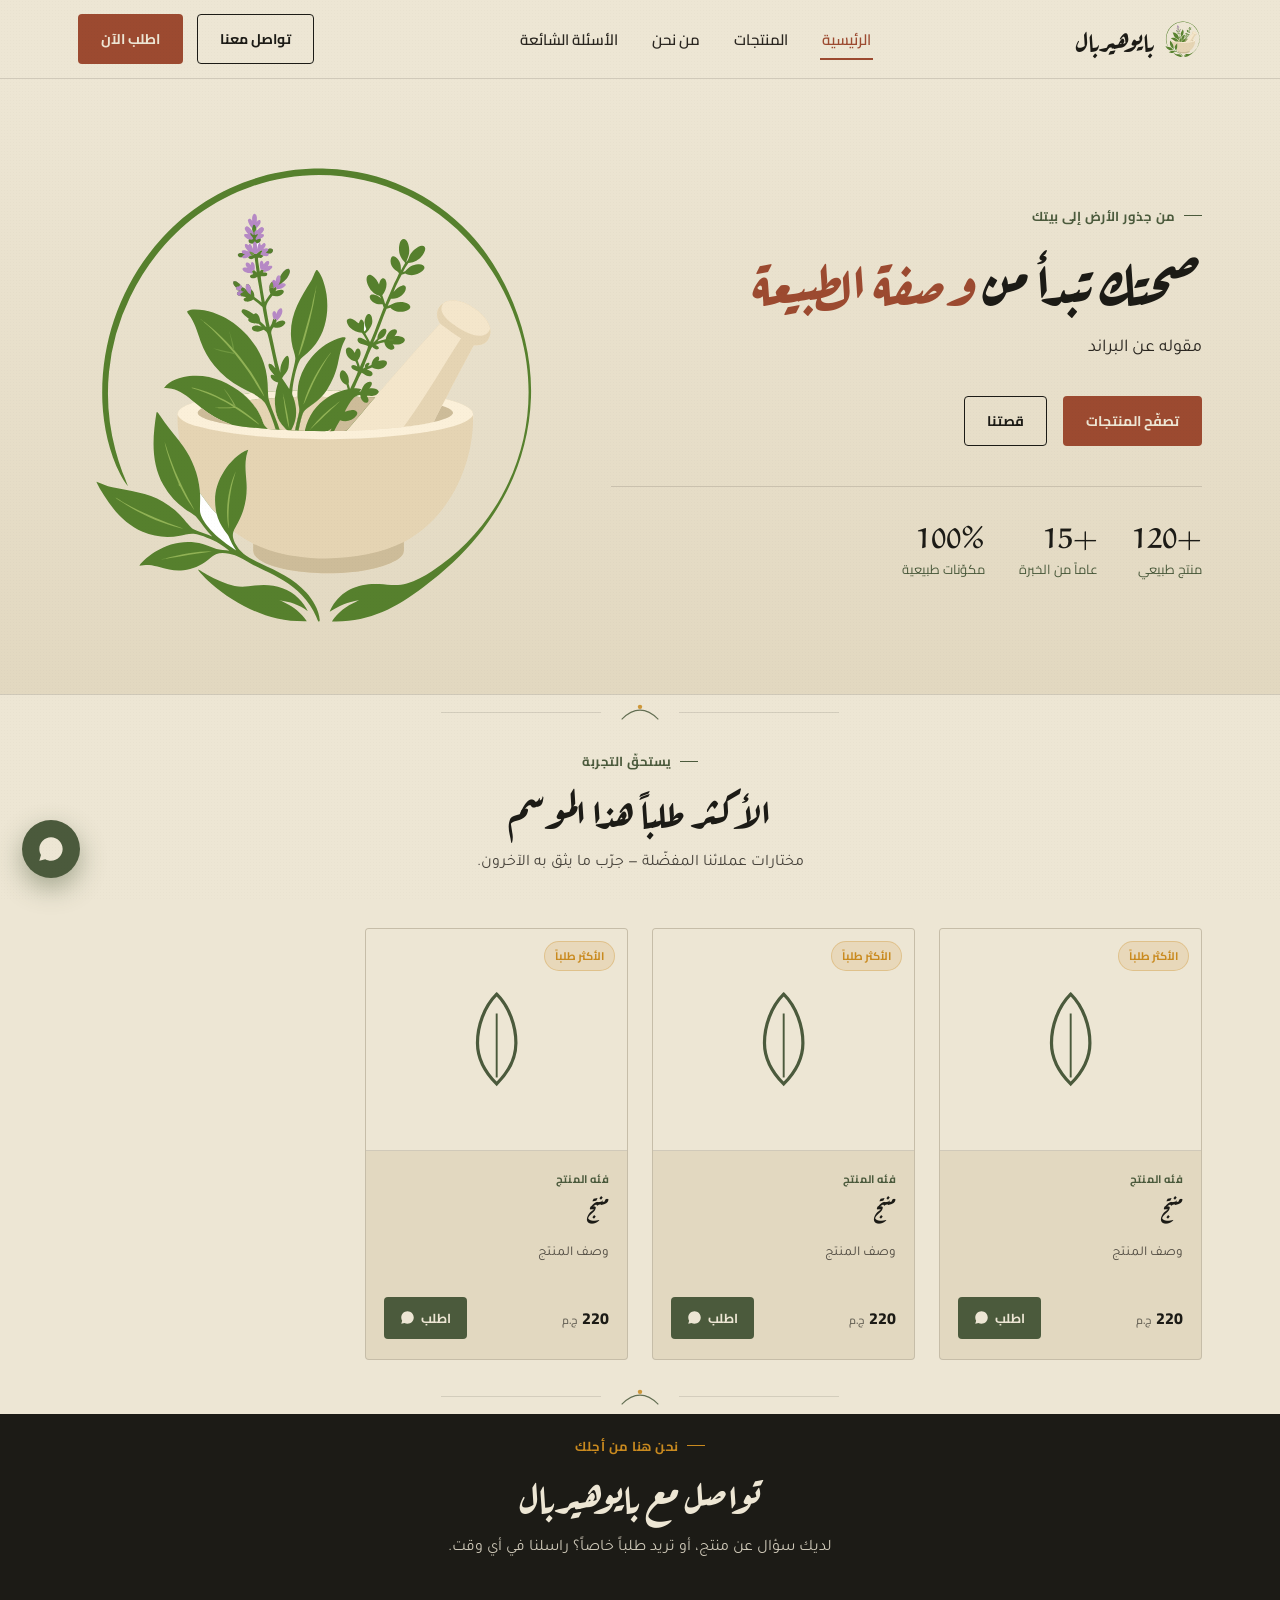
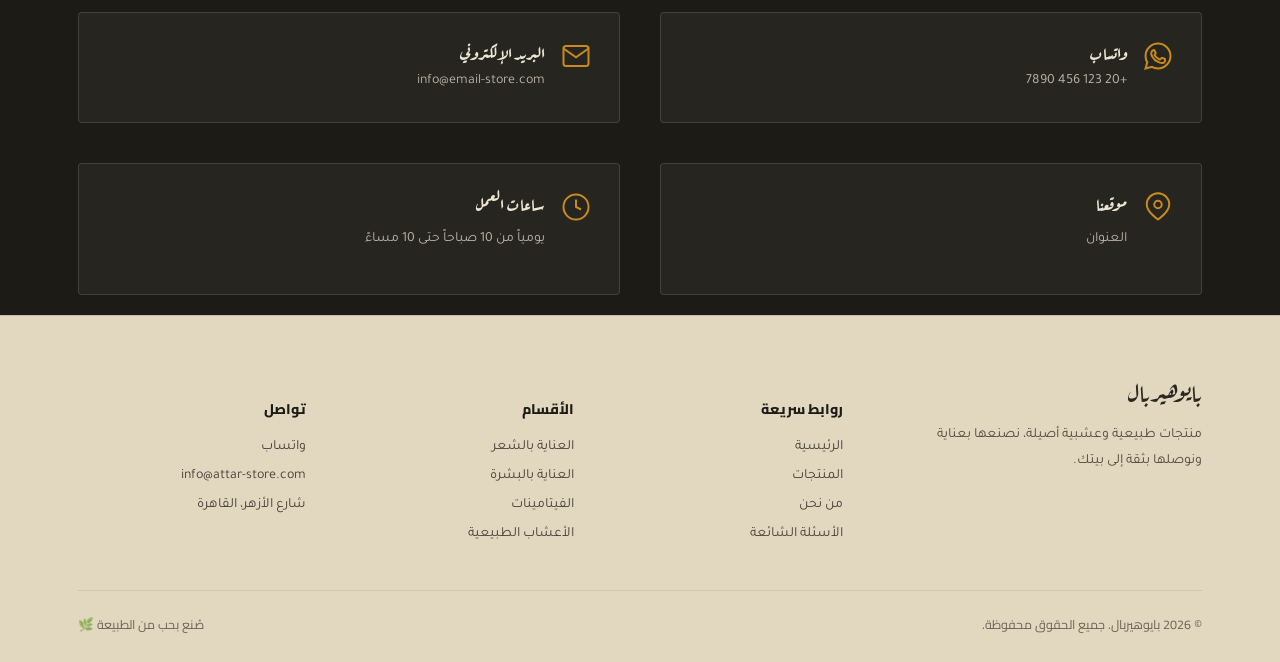
==== index.html @ abb14a88 "Add files via upload" ====
<!DOCTYPE html>
<html lang="ar" dir="rtl">
<head>
<meta charset="UTF-8">
<meta name="viewport" content="width=device-width, initial-scale=1.0">
<title>بايوهيربال | صحتك معانا</title>
<meta name="description" content="بايوهيربال — منتجات طبيعية وعشبية أصيلة للشعر والبشرة والصحة، مستخلصة بعناية من قلب الطبيعة.">
<link rel="preconnect" href="https://fonts.googleapis.com">
<link href="https://fonts.googleapis.com/css2?family=Aref+Ruqaa:wght@400;700&family=Cairo:wght@400;600;700;800&family=Tajawal:wght@400;500;700&display=swap" rel="stylesheet">
<link rel="stylesheet" href="assets/style.css">
</head>
<body>

<header class="site-header">
  <div class="wrap">
    <a href="index.html" class="brand">
      <img src="assets/logo.svg" alt="بايوهيربال Logo" class="stamp">
     بايوهيربال
    </a>
    <nav class="nav-links">
      <a href="index.html" class="active">الرئيسية</a>
      <a href="products.html">المنتجات</a>
      <a href="about.html">من نحن</a>
      <a href="qa.html">الأسئلة الشائعة</a>
    </nav>
    <div class="header-cta">
      <a href="index.html#contact" class="btn btn-outline">تواصل معنا</a>
      <a href="https://wa.me/201234567890" class="btn btn-primary wa-link" target="_blank" rel="noopener">اطلب الآن</a>
      <button class="burger" aria-label="فتح القائمة"><span></span><span></span><span></span></button>
    </div>
  </div>
</header>

<!-- HERO -->
<section class="hero">
  <div class="wrap">
    <div class="hero-copy">
      <span class="eyebrow">من جذور الأرض إلى بيتك</span>
      <h1>صحتك تبدأ من <em>وصفة الطبيعة</em></h1>
      <p class="lead">مقوله عن البراند</p>
      <div class="hero-actions">
        <a href="products.html" class="btn btn-primary">تصفّح المنتجات</a>
        <a href="about.html" class="btn btn-outline">قصتنا</a>
      </div>
      <div class="hero-stats">
        <div class="stat"><b>+120</b><span>منتج طبيعي</span></div>
        <div class="stat"><b>+15</b><span>عاماً من الخبرة</span></div>
        <div class="stat"><b>100%</b><span>مكوّنات طبيعية</span></div>
      </div>
    </div>
      <div class="hero-art">
        <img src="assets/logo.svg" alt="بايوهيربال Logo" class="hero-logo">
    </div>
  </div>
</section>

<div class="sprig-divider">
  <span class="line"></span>
  <svg viewBox="0 0 60 30" fill="none"><path d="M5 25 Q30 0 55 25" stroke="#4B5A3C" stroke-width="1.5"/><circle cx="30" cy="8" r="3" fill="#C98A1F"/></svg>
  <span class="line"></span>
</div>

<!-- RECOMMENDED -->
<section id="recommended">
  <div class="wrap">
    <div class="section-head reveal">
      <span class="eyebrow">يستحقّ التجربة</span>
      <h2>الأكثر طلباً هذا الموسم</h2>
      <p>مختارات عملائنا المفضّلة — جرّب ما يثق به الآخرون.</p>
    </div>
    <div class="rec-grid reveal">

      <div class="product-card">
        <div class="product-media">
          <span class="product-tag">الأكثر طلباً</span>
          <svg viewBox="0 0 100 100" fill="none"><path d="M50 15c-10 10-15 25-15 38 0 14 7 24 15 32 8-8 15-18 15-32 0-13-5-28-15-38z" stroke="#4B5A3C" stroke-width="2.5"/><path d="M50 30v50" stroke="#4B5A3C" stroke-width="1.5"/></svg>
        </div>
        <div class="product-body">
          <span class="product-cat">فئه المنتج</span>
          <h3>منتج</h3>
          <p>وصف المنتج</p>
          <div class="product-foot">
            <span class="price">220 <small>ج.م</small></span>
            <a href="#" class="order-btn" data-product="كود المنتج">
              اطلب
              <svg viewBox="0 0 24 24" fill="currentColor"><path d="M17.5 14.4c-.3-.1-1.7-.8-2-.9-.3-.1-.5-.1-.7.1-.2.3-.7.9-.9 1.1-.2.2-.3.2-.6.1-1.7-.8-2.8-1.5-4-3.4-.1-.2 0-.4.1-.5.2-.2.4-.5.6-.7.2-.2.2-.4.1-.6-.1-.2-.6-1.4-.8-1.9-.2-.5-.4-.4-.6-.4h-.5c-.2 0-.5.1-.7.4-.2.2-.9 1-.9 2.3 0 1.4 1 2.7 1.1 2.9.1.2 1.9 3 4.7 4 2.8 1 2.8.7 3.3.7.5 0 1.6-.6 1.8-1.2.2-.6.2-1.1.1-1.2-.1-.1-.2-.2-.4-.3zM12 2C6.5 2 2 6.5 2 12c0 1.9.5 3.6 1.4 5.1L2 22l5.1-1.3C8.5 21.5 10.2 22 12 22c5.5 0 10-4.5 10-10S17.5 2 12 2z"/></svg>
            </a>
          </div>
        </div>
      </div>

      <div class="product-card">
        <div class="product-media">
          <span class="product-tag">الأكثر طلباً</span>
          <svg viewBox="0 0 100 100" fill="none"><path d="M50 15c-10 10-15 25-15 38 0 14 7 24 15 32 8-8 15-18 15-32 0-13-5-28-15-38z" stroke="#4B5A3C" stroke-width="2.5"/><path d="M50 30v50" stroke="#4B5A3C" stroke-width="1.5"/></svg>
        </div>
        <div class="product-body">
          <span class="product-cat">فئه المنتج</span>
          <h3>منتج</h3>
          <p>وصف المنتج</p>
          <div class="product-foot">
            <span class="price">220 <small>ج.م</small></span>
            <a href="#" class="order-btn" data-product="كود المنتج">
              اطلب
              <svg viewBox="0 0 24 24" fill="currentColor"><path d="M17.5 14.4c-.3-.1-1.7-.8-2-.9-.3-.1-.5-.1-.7.1-.2.3-.7.9-.9 1.1-.2.2-.3.2-.6.1-1.7-.8-2.8-1.5-4-3.4-.1-.2 0-.4.1-.5.2-.2.4-.5.6-.7.2-.2.2-.4.1-.6-.1-.2-.6-1.4-.8-1.9-.2-.5-.4-.4-.6-.4h-.5c-.2 0-.5.1-.7.4-.2.2-.9 1-.9 2.3 0 1.4 1 2.7 1.1 2.9.1.2 1.9 3 4.7 4 2.8 1 2.8.7 3.3.7.5 0 1.6-.6 1.8-1.2.2-.6.2-1.1.1-1.2-.1-.1-.2-.2-.4-.3zM12 2C6.5 2 2 6.5 2 12c0 1.9.5 3.6 1.4 5.1L2 22l5.1-1.3C8.5 21.5 10.2 22 12 22c5.5 0 10-4.5 10-10S17.5 2 12 2z"/></svg>
            </a>
          </div>
        </div>
      </div>

      <div class="product-card">
        <div class="product-media">
          <span class="product-tag">الأكثر طلباً</span>
          <svg viewBox="0 0 100 100" fill="none"><path d="M50 15c-10 10-15 25-15 38 0 14 7 24 15 32 8-8 15-18 15-32 0-13-5-28-15-38z" stroke="#4B5A3C" stroke-width="2.5"/><path d="M50 30v50" stroke="#4B5A3C" stroke-width="1.5"/></svg>
        </div>
        <div class="product-body">
          <span class="product-cat">فئه المنتج</span>
          <h3>منتج</h3>
          <p>وصف المنتج</p>
          <div class="product-foot">
            <span class="price">220 <small>ج.م</small></span>
            <a href="#" class="order-btn" data-product="كود المنتج">
              اطلب
              <svg viewBox="0 0 24 24" fill="currentColor"><path d="M17.5 14.4c-.3-.1-1.7-.8-2-.9-.3-.1-.5-.1-.7.1-.2.3-.7.9-.9 1.1-.2.2-.3.2-.6.1-1.7-.8-2.8-1.5-4-3.4-.1-.2 0-.4.1-.5.2-.2.4-.5.6-.7.2-.2.2-.4.1-.6-.1-.2-.6-1.4-.8-1.9-.2-.5-.4-.4-.6-.4h-.5c-.2 0-.5.1-.7.4-.2.2-.9 1-.9 2.3 0 1.4 1 2.7 1.1 2.9.1.2 1.9 3 4.7 4 2.8 1 2.8.7 3.3.7.5 0 1.6-.6 1.8-1.2.2-.6.2-1.1.1-1.2-.1-.1-.2-.2-.4-.3zM12 2C6.5 2 2 6.5 2 12c0 1.9.5 3.6 1.4 5.1L2 22l5.1-1.3C8.5 21.5 10.2 22 12 22c5.5 0 10-4.5 10-10S17.5 2 12 2z"/></svg>
            </a>
          </div>
        </div>
      </div>



    </div>
  </div>
</section>

<div class="sprig-divider">
  <span class="line"></span>
  <svg viewBox="0 0 60 30" fill="none"><path d="M5 25 Q30 0 55 25" stroke="#4B5A3C" stroke-width="1.5"/><circle cx="30" cy="8" r="3" fill="#C98A1F"/></svg>
  <span class="line"></span>
</div>

<!-- CONTACT -->
<section class="contact-section" id="contact">
  <div class="wrap">
    <div class="section-head reveal">
      <span class="eyebrow">نحن هنا من أجلك</span>
      <h2>تواصل مع بايوهيربال</h2>
      <p>لديك سؤال عن منتج، أو تريد طلباً خاصاً؟ راسلنا في أي وقت.</p>
    </div>
    <div class="contact-grid reveal">
      <div class="contact-card">
        <svg viewBox="0 0 24 24" fill="none" stroke="currentColor" stroke-width="1.6"><path d="M17.5 14.4c-.3-.1-1.7-.8-2-.9-.3-.1-.5-.1-.7.1-.2.3-.7.9-.9 1.1-.2.2-.3.2-.6.1-1.7-.8-2.8-1.5-4-3.4-.1-.2 0-.4.1-.5.2-.2.4-.5.6-.7.2-.2.2-.4.1-.6-.1-.2-.6-1.4-.8-1.9-.2-.5-.4-.4-.6-.4h-.5c-.2 0-.5.1-.7.4-.2.2-.9 1-.9 2.3 0 1.4 1 2.7 1.1 2.9.1.2 1.9 3 4.7 4 2.8 1 2.8.7 3.3.7.5 0 1.6-.6 1.8-1.2.2-.6.2-1.1.1-1.2zM12 2C6.5 2 2 6.5 2 12c0 1.9.5 3.6 1.4 5.1L2 22l5.1-1.3C8.5 21.5 10.2 22 12 22c5.5 0 10-4.5 10-10S17.5 2 12 2z"/></svg>
        <div>
          <h4>واتساب</h4>
          <a href="https://wa.me/201234567890" class="wa-link" target="_blank" rel="noopener">+20 123 456 7890</a>
        </div>
      </div>
      <div class="contact-card">
        <svg viewBox="0 0 24 24" fill="none" stroke="currentColor" stroke-width="1.6"><path d="M22 6l-10 7L2 6"/><rect x="2" y="4" width="20" height="16" rx="2"/></svg>
        <div>
          <h4>البريد الإلكتروني</h4>
          <a href="mailto:info@attar-store.com">info@email-store.com</a>
        </div>
      </div>
      <div class="contact-card">
        <svg viewBox="0 0 24 24" fill="none" stroke="currentColor" stroke-width="1.6"><path d="M21 10c0 6-9 12-9 12s-9-6-9-12a9 9 0 1 1 18 0z"/><circle cx="12" cy="10" r="3"/></svg>
        <div>
          <h4>موقعنا</h4>
          <p>العنوان</p>
        </div>
      </div>
      <div class="contact-card">
        <svg viewBox="0 0 24 24" fill="none" stroke="currentColor" stroke-width="1.6"><circle cx="12" cy="12" r="10"/><path d="M12 6v6l4 2"/></svg>
        <div>
          <h4>ساعات العمل</h4>
          <p>يومياً من 10 صباحاً حتى 10 مساءً</p>
        </div>
      </div>
    </div>
  </div>
</section>

<footer class="site-footer">
  <div class="wrap">
    <div class="footer-grid">
      <div>
        <div class="footer-brand">بايوهيربال</div>
        <p>منتجات طبيعية وعشبية أصيلة، نصنعها بعناية ونوصلها بثقة إلى بيتك.</p>
      </div>
      <div class="footer-col">
        <h5>روابط سريعة</h5>
        <ul>
          <li><a href="index.html">الرئيسية</a></li>
          <li><a href="products.html">المنتجات</a></li>
          <li><a href="about.html">من نحن</a></li>
          <li><a href="qa.html">الأسئلة الشائعة</a></li>
        </ul>
      </div>
      <div class="footer-col">
        <h5>الأقسام</h5>
        <ul>
          <li><a href="products.html#hair">العناية بالشعر</a></li>
          <li><a href="products.html#skin">العناية بالبشرة</a></li>
          <li><a href="products.html#vitamins">الفيتامينات</a></li>
          <li><a href="products.html#herbal">الأعشاب الطبيعية</a></li>
        </ul>
      </div>
      <div class="footer-col">
        <h5>تواصل</h5>
        <ul>
          <li><a href="https://wa.me/201234567890" class="wa-link" target="_blank" rel="noopener">واتساب</a></li>
          <li><a href="mailto:info@attar-store.com">info@attar-store.com</a></li>
          <li><a href="#contact">شارع الأزهر، القاهرة</a></li>
        </ul>
      </div>
    </div>
    <div class="footer-bottom">
      <span>© 2026 بايوهيربال. جميع الحقوق محفوظة.</span>
      <span>صُنع بحب من الطبيعة 🌿</span>
    </div>
  </div>
</footer>

<a href="https://wa.me/201234567890" class="wa-float wa-link" target="_blank" rel="noopener" aria-label="تواصل عبر واتساب">
  <svg viewBox="0 0 24 24" fill="currentColor"><path d="M17.5 14.4c-.3-.1-1.7-.8-2-.9-.3-.1-.5-.1-.7.1-.2.3-.7.9-.9 1.1-.2.2-.3.2-.6.1-1.7-.8-2.8-1.5-4-3.4-.1-.2 0-.4.1-.5.2-.2.4-.5.6-.7.2-.2.2-.4.1-.6-.1-.2-.6-1.4-.8-1.9-.2-.5-.4-.4-.6-.4h-.5c-.2 0-.5.1-.7.4-.2.2-.9 1-.9 2.3 0 1.4 1 2.7 1.1 2.9.1.2 1.9 3 4.7 4 2.8 1 2.8.7 3.3.7.5 0 1.6-.6 1.8-1.2.2-.6.2-1.1.1-1.2-.1-.1-.2-.2-.4-.3zM12 2C6.5 2 2 6.5 2 12c0 1.9.5 3.6 1.4 5.1L2 22l5.1-1.3C8.5 21.5 10.2 22 12 22c5.5 0 10-4.5 10-10S17.5 2 12 2z"/></svg>
</a>

<script src="assets/main.js"></script>
</body>
</html>
---- assets/style.css ----
/* ============================================
   بايوهيربال — Natural Apothecary
   Design tokens & shared styles
   ============================================ */

:root{
  --ink: #1C1B16;
  --papyrus: #EDE6D4;
  --papyrus-2: #E2D8C0;
  --turmeric: #C98A1F;
  --moss: #4B5A3C;
  --brick: #9C4A30;
  --charcoal: #2A2620;

  --turmeric-soft: rgba(201,138,31,.14);
  --moss-soft: rgba(75,90,60,.12);
  --brick-soft: rgba(156,74,48,.12);
  --line: rgba(28,27,22,.14);

  --font-display: "Aref Ruqaa", "Amiri", serif;
  --font-body: "Tajawal", "Cairo", sans-serif;
  --font-utility: "Cairo", "Tajawal", sans-serif;

  --radius: 4px;
  --container: 1180px;
}

*{ box-sizing: border-box; }
html{ scroll-behavior: smooth; }

@media (prefers-reduced-motion: reduce){
  html{ scroll-behavior: auto; }
  *{ animation-duration: .001ms !important; animation-iteration-count: 1 !important; transition-duration: .001ms !important; }
}

body{
  margin:0;
  background: var(--papyrus);
  color: var(--charcoal);
  font-family: var(--font-body);
  direction: rtl;
  text-align: right;
  -webkit-font-smoothing: antialiased;
  position: relative;
}

/* paper grain overlay */
body::before{
  content:"";
  position: fixed; inset:0;
  pointer-events: none;
  z-index: 999;
  opacity:.5;
  mix-blend-mode: multiply;
  background-image:
    radial-gradient(rgba(28,27,22,.035) 1px, transparent 1px);
  background-size: 3px 3px;
}

img{ max-width:100%; display:block; }
a{ color:inherit; text-decoration:none; }
ul{ margin:0; padding:0; list-style:none; }
button{ font-family: inherit; cursor:pointer; }

.wrap{
  max-width: var(--container);
  margin: 0 auto;
  padding: 0 28px;
}

h1,h2,h3,h4{
  font-family: var(--font-display);
  margin:0;
  font-weight: 700;
  color: var(--ink);
  line-height: 1.25;
}

.eyebrow{
  display:inline-flex;
  align-items:center;
  gap:8px;
  font-family: var(--font-utility);
  font-size: 13px;
  letter-spacing:.04em;
  color: var(--moss);
  font-weight: 700;
  text-transform: none;
}
.eyebrow::before{
  content:"";
  width:18px; height:1px;
  background: var(--moss);
  display:inline-block;
}

/* ---------- header / nav ---------- */
.site-header{
  position: sticky; top:0; z-index: 500;
  background: var(--papyrus);
  border-bottom: 1px solid var(--line);
}
.site-header .wrap{
  display:flex; align-items:center; justify-content: space-between;
  height: 78px;
}
.brand{
  display:flex; align-items:center; gap:10px;
  font-family: var(--font-display);
  font-size: 26px;
  font-weight:700;
  color: var(--ink);
}
.brand .stamp{
  width:38px;height:38px;
}
.nav-links{
  display:flex; gap:30px;
  font-family: var(--font-utility);
  font-size: 15px;
  font-weight:600;
}
.nav-links a{
  position:relative;
  padding: 6px 2px;
  color: var(--charcoal);
}
.nav-links a.active{ color: var(--brick); }
.nav-links a::after{
  content:"";
  position:absolute; right:0; bottom:0;
  width:0%; height:2px;
  background: var(--brick);
  transition: width .25s ease;
}
.nav-links a:hover::after, .nav-links a.active::after{ width:100%; }

.header-cta{
  display:flex; align-items:center; gap:14px;
}
.btn{
  display:inline-flex; align-items:center; gap:8px;
  font-family: var(--font-utility);
  font-weight:700;
  font-size: 14px;
  padding: 11px 22px;
  border-radius: var(--radius);
  border: 1px solid transparent;
  transition: transform .15s ease, box-shadow .15s ease, background .2s ease;
}
.btn-primary{
  background: var(--brick);
  color: var(--papyrus);
}
.btn-primary:hover{ transform: translateY(-1px); box-shadow: 0 6px 16px rgba(156,74,48,.35); }
.btn-outline{
  background: transparent;
  border-color: var(--ink);
  color: var(--ink);
}
.btn-outline:hover{ background: var(--ink); color: var(--papyrus); }
.btn-small{ padding: 8px 16px; font-size:13px; }

.burger{
  display:none;
  width: 40px; height:40px;
  border:1px solid var(--line);
  background: transparent;
  border-radius: var(--radius);
  position: relative;
}
.burger span{
  position:absolute; right:9px; left:9px; height:2px; background: var(--ink);
  transition: transform .2s ease, opacity .2s ease;
}
.burger span:nth-child(1){ top:13px; }
.burger span:nth-child(2){ top:19px; }
.burger span:nth-child(3){ top:25px; }
.burger.open span:nth-child(1){ transform: translateY(6px) rotate(45deg); }
.burger.open span:nth-child(2){ opacity:0; }
.burger.open span:nth-child(3){ transform: translateY(-6px) rotate(-45deg); }

/* ---------- sprig divider (signature element) ---------- */
.sprig-divider{
  display:flex; align-items:center; justify-content:center;
  gap:16px;
  padding: 6px 0;
  color: var(--moss);
  opacity:.85;
}
.sprig-divider .line{
  flex:1; max-width: 160px; height:1px; background: var(--line);
}
.sprig-divider svg{ width:46px; height:22px; }

/* ---------- hero ---------- */
.hero{
  position: relative;
  overflow: hidden;
  padding: 72px 0 60px;
  background: linear-gradient(180deg, var(--papyrus) 0%, var(--papyrus-2) 100%);
  border-bottom: 1px solid var(--line);
}
.hero .wrap{
  display:grid;
  grid-template-columns: 1.1fr .9fr;
  gap: 50px;
  align-items: center;
}
.hero-art{ position: relative; }
.hero-art svg{ width:100%; height:auto; }
.hero h1{
  font-size: clamp(34px, 5vw, 58px);
  margin: 14px 0 18px;
}
.hero h1 em{
  font-style: normal;
  color: var(--brick);
}
.hero p.lead{
  font-size: 18px;
  color: var(--charcoal);
  max-width: 480px;
  line-height: 1.85;
  margin-bottom: 30px;
}
.hero-actions{ display:flex; gap:16px; flex-wrap:wrap; }
.hero-stats{
  display:flex; gap:34px;
  margin-top: 40px;
  padding-top: 26px;
  border-top: 1px solid var(--line);
}
.hero-stats .stat b{
  display:block;
  font-family: var(--font-display);
  font-size: 28px;
  color: var(--ink);
}
.hero-stats .stat span{
  font-size: 13px;
  color: var(--moss);
  font-family: var(--font-utility);
}


/* ---------- sections ---------- */
section{ padding: 20px 0; }
.section-head{
  text-align: center;
  max-width: 620px;
  margin: 0 auto 50px;
}
.section-head h2{
  font-size: clamp(28px, 4vw, 40px);
  margin-top: 12px;
}
.section-head p{
  margin-top: 14px;
  color: var(--charcoal);
  opacity:.85;
  line-height: 1.8;
}

/* ---------- product cards ---------- */
.card-grid{
  display:grid;
  grid-template-columns: repeat(4, 1fr);
  gap: 24px;
}
.product-card{
  background: var(--papyrus-2);
  border: 1px solid var(--line);
  border-radius: var(--radius);
  overflow: hidden;
  display:flex; flex-direction:column;
  transition: transform .2s ease, box-shadow .2s ease;
}
.product-card:hover{
  transform: translateY(-4px);
  box-shadow: 0 14px 30px rgba(28,27,22,.12);
}
.product-media{
  position: relative;
  aspect-ratio: 4/3.4;
  background: var(--papyrus);
  display:flex; align-items:center; justify-content:center;
  border-bottom: 1px solid var(--line);
  overflow:hidden;
}
.product-media svg{ width:58%; height:58%; }
.product-tag{
  position:absolute; top:12px; right:12px;
  font-family: var(--font-utility);
  font-size: 11px; font-weight:700;
  padding: 4px 10px;
  border-radius: 999px;
  background: var(--turmeric-soft);
  color: var(--turmeric);
  border: 1px solid rgba(201,138,31,.3);
}
.product-body{
  padding: 18px 18px 20px;
  display:flex; flex-direction:column; gap:8px;
  flex:1;
}
.product-cat{
  font-family: var(--font-utility);
  font-size: 11px;
  letter-spacing: .03em;
  color: var(--moss);
  font-weight:700;
}
.product-body h3{
  font-size: 19px;
}
.product-body p{
  font-size: 13.5px;
  color: var(--charcoal);
  opacity: .8;
  line-height:1.7;
  flex:1;
}
.product-foot{
  display:flex; align-items:center; justify-content:space-between;
  margin-top: 10px;
}
.price{
  font-family: var(--font-utility);
  font-weight:800;
  color: var(--ink);
  font-size: 16px;
}
.price small{ font-size:11px; font-weight:600; opacity:.6; margin-right:2px;}
.order-btn{
  display:inline-flex; align-items:center; gap:6px;
  background: var(--moss);
  color: var(--papyrus);
  font-family: var(--font-utility);
  font-weight:700;
  font-size: 13px;
  padding: 9px 16px;
  border-radius: var(--radius);
  transition: background .2s ease, transform .15s ease;
}
.order-btn:hover{ background: var(--brick); transform: translateY(-1px); }
.order-btn svg{ width:15px; height:15px; }

/* recommended strip variant */
.rec-grid{
  display:grid;
  grid-template-columns: repeat(4,1fr);
  gap: 24px;
}

/* ---------- product category tabs (products page) ---------- */
.cat-nav{
  display:flex; flex-wrap:wrap; gap:10px; justify-content:center;
  margin-bottom: 10px;
}
.cat-nav a{
  font-family: var(--font-utility);
  font-weight:700;
  font-size: 14px;
  padding: 9px 20px;
  border-radius: 999px;
  border: 1px solid var(--line);
  background: var(--papyrus-2);
  color: var(--charcoal);
}
.cat-nav a:hover{ border-color: var(--moss); color: var(--moss); }

.cat-block{
  padding: 20px 0 10px;
  border-top: 1px solid var(--line);
}
.cat-head{
  display:flex; align-items:baseline; gap:16px;
  margin-bottom: 36px;
}
.cat-head .num{
  font-family: var(--font-display);
  font-size: 46px;
  color: var(--turmeric);
  opacity:.55;
}
.cat-head h2{ font-size: clamp(26px,3.4vw,34px); }
.cat-head p{ color: var(--charcoal); opacity:.75; font-size:14px; margin-top:4px;}

/* ---------- contact ---------- */
.contact-section{
  background: var(--ink);
  color: var(--papyrus);
}
.contact-section .eyebrow{ color: var(--turmeric); }
.contact-section .eyebrow::before{ background: var(--turmeric); }
.contact-section h2{ color: var(--papyrus); }
.contact-section p{ color: var(--papyrus);}
.contact-grid{
  display:grid;
  grid-template-columns: 1fr 1fr;
  gap: 40px;
  margin-top: 40px;
}
.contact-card{
  background: rgba(237,230,212,.05);
  border: 1px solid rgba(237,230,212,.14);
  border-radius: var(--radius);
  padding: 28px;
  display:flex; gap:16px; align-items:flex-start;
}
.contact-card svg{ width:30px; height:30px; flex-shrink:0; color: var(--turmeric); }
.contact-card h4{ color: var(--papyrus); font-size:17px; margin-bottom:6px; }
.contact-card p, .contact-card a{ color: rgba(237,230,212,.75); font-size:14px; line-height:1.8; }
.contact-card a:hover{ color: var(--turmeric); }

/* ---------- footer ---------- */
footer.site-footer{
  background: var(--papyrus-2);
  border-top: 1px solid var(--line);
  padding: 56px 0 26px;
}
.footer-grid{
  display:grid;
  grid-template-columns: 1.4fr 1fr 1fr 1fr;
  gap: 40px;
  padding-bottom: 36px;
}
.footer-brand{
  font-family: var(--font-display);
  font-size: 24px;
  margin-bottom: 10px;
}
.footer-grid p{ font-size:14px; line-height:1.8; color: var(--charcoal); opacity:.8; max-width: 280px;}
.footer-col h5{
  font-family: var(--font-utility);
  font-size:14px; font-weight:800;
  margin-bottom: 16px;
  color: var(--ink);
}
.footer-col ul li{ margin-bottom: 10px; }
.footer-col ul a{ font-size:14px; color: var(--charcoal); opacity:.85; }
.footer-col ul a:hover{ color: var(--brick); opacity:1; }
.footer-bottom{
  border-top: 1px solid var(--line);
  padding-top: 22px;
  display:flex; justify-content: space-between; align-items:center;
  flex-wrap:wrap; gap:10px;
  font-size: 12.5px;
  color: var(--charcoal);
  opacity:.65;
  font-family: var(--font-utility);
}

/* whatsapp floating button */
.wa-float{
  position: fixed;
  left: 22px; bottom: 22px;
  z-index: 600;
  width: 58px; height:58px;
  border-radius: 50%;
  background: var(--moss);
  display:flex; align-items:center; justify-content:center;
  box-shadow: 0 10px 26px rgba(75,90,60,.45);
  transition: transform .2s ease;
}
.wa-float:hover{ transform: scale(1.08); }
.wa-float svg{ width:28px; height:28px; color: var(--papyrus); }

/* ---------- about / qa page generic ---------- */
.page-hero{
  padding: 56px 0 50px;
  background: var(--papyrus-2);
  border-bottom: 1px solid var(--line);
  text-align:center;
}
.page-hero h1{ font-size: clamp(32px,4.6vw,48px); }
.page-hero .crumb{
  font-family: var(--font-utility);
  font-size: 13px; color: var(--moss); font-weight:700; margin-bottom: 10px; display:block;
}
.page-hero p{ max-width:560px; margin: 16px auto 0; color: var(--charcoal); opacity:.8; line-height:1.8;}

.about-grid{
  display:grid;
  grid-template-columns: .9fr 1.1fr;
  gap: 56px;
  align-items:center;
}
.about-art svg{ width:100%; }
.about-text p{ line-height:1.95; margin-bottom:18px; color: var(--charcoal); }
.values-grid{
  display:grid; grid-template-columns: repeat(3,1fr); gap:24px; margin-top:20px;
}
.value-card{
  background: var(--papyrus-2);
  border:1px solid var(--line);
  border-radius: var(--radius);
  padding: 28px 24px;
  text-align:center;
}
.value-card svg{ width:40px;height:40px; margin: 0 auto 16px; color: var(--moss); }
.value-card h4{ font-size:18px; margin-bottom:8px; }
.value-card p{ font-size:13.5px; opacity:.78; line-height:1.7; }

.timeline{
  display:flex; flex-direction:column; gap:0;
  max-width: 720px; margin: 0 auto;
}
.timeline-item{
  display:grid; grid-template-columns: 90px 1fr;
  gap: 22px;
  padding: 22px 0;
  border-bottom: 1px dashed var(--line);
}
.timeline-item:last-child{ border-bottom:none; }
.timeline-item .year{ font-family:var(--font-display); font-size:22px; color: var(--brick); }
.timeline-item h4{ font-size:16px; margin-bottom:4px; }
.timeline-item p{ font-size:13.5px; opacity:.78; line-height:1.7; }

/* Q&A accordion */
.qa-list{ max-width: 760px; margin: 0 auto; display:flex; flex-direction:column; gap:14px; }
.qa-item{
  background: var(--papyrus-2);
  border: 1px solid var(--line);
  border-radius: var(--radius);
  overflow:hidden;
}
.qa-q{
  display:flex; align-items:center; justify-content:space-between;
  gap:14px;
  padding: 20px 22px;
  font-family: var(--font-utility);
  font-weight:700;
  font-size: 15.5px;
  color: var(--ink);
  width:100%;
  background:transparent;
  border:none;
  text-align: right;
}
.qa-q .plus{
  width: 24px; height:24px; flex-shrink:0;
  position: relative;
}
.qa-q .plus::before, .qa-q .plus::after{
  content:""; position:absolute; background: var(--brick);
  transition: transform .25s ease;
}
.qa-q .plus::before{ right:0; left:0; top:11px; height:2px; }
.qa-q .plus::after{ top:0; bottom:0; right:11px; width:2px; }
.qa-item.open .qa-q .plus::after{ transform: scaleY(0); }
.qa-a{
  max-height: 0;
  overflow: hidden;
  transition: max-height .3s ease;
  padding: 0 22px;
}
.qa-item.open .qa-a{ max-height: 320px; }
.qa-a p{ padding-bottom: 20px; font-size: 14.5px; line-height:1.85; opacity:.85; }

.qa-cats{
  display:flex; gap:10px; justify-content:center; margin-bottom: 44px; flex-wrap:wrap;
}
.qa-cats button{
  font-family: var(--font-utility); font-weight:700; font-size:13.5px;
  padding: 9px 18px; border-radius: 999px;
  border: 1px solid var(--line); background: transparent; color: var(--charcoal);
}
.qa-cats button.active{ background: var(--ink); color: var(--papyrus); border-color: var(--ink); }

.cta-band{
  background: var(--moss);
  color: var(--papyrus);
  text-align: center;
  padding: 64px 0;
  margin-top: 20px;
}
.cta-band h2{ color: var(--papyrus); margin-bottom: 14px;}
.cta-band p{ opacity:.85; max-width:480px; margin: 0 auto 28px; line-height:1.8; }
.cta-band .btn-primary{ background: var(--turmeric); color: var(--ink); }

/* reveal on scroll */
.reveal{ opacity:0; transform: translateY(18px); transition: opacity .6s ease, transform .6s ease; }
.reveal.in{ opacity:1; transform: translateY(0); }

/* ---------- responsive ---------- */
@media (max-width: 980px){
  .hero .wrap{ grid-template-columns: 1fr; }
  .hero-art{ order:-1; max-width: 360px; margin: 0 auto; }
  .card-grid, .rec-grid{ grid-template-columns: repeat(2,1fr); }
  .footer-grid{ grid-template-columns: 1fr 1fr; }
  .about-grid{ grid-template-columns: 1fr; }
  .about-art{ max-width:320px; margin:0 auto; }
  .values-grid{ grid-template-columns: 1fr 1fr; }
  .contact-grid{ grid-template-columns: 1fr; }
}

@media (max-width: 760px){
  .nav-links{
    position: fixed; top:78px; right:0; left:0;
    background: var(--papyrus);
    flex-direction: column;
    gap:0;
    border-bottom: 1px solid var(--line);
    transform: translateY(calc(-100% - 78px));
    transition: transform .25s ease;
    padding: 10px 0;
  }
  .nav-links.open{ transform: translateY(0); }
  .nav-links a{ padding: 14px 28px; width:100%; }
  .header-cta .btn-outline{ display:none; }
  .burger{ display:block; }
  .card-grid, .rec-grid{ grid-template-columns: 1fr 1fr; gap:14px; }
  .values-grid{ grid-template-columns: 1fr; }
  section{ padding:56px 0; }
  .hero{ padding: 50px 0 40px; }
  .hero-stats{ gap:20px; flex-wrap:wrap; }
}

@media (max-width: 520px){
  .wrap{ padding: 0 18px; }
  .card-grid, .rec-grid{ grid-template-columns: 1fr 1fr; gap:12px; }
  .product-body{ padding:12px 12px 14px; }
  .product-body h3{ font-size:16px; }
  .timeline-item{ grid-template-columns: 70px 1fr; }
}
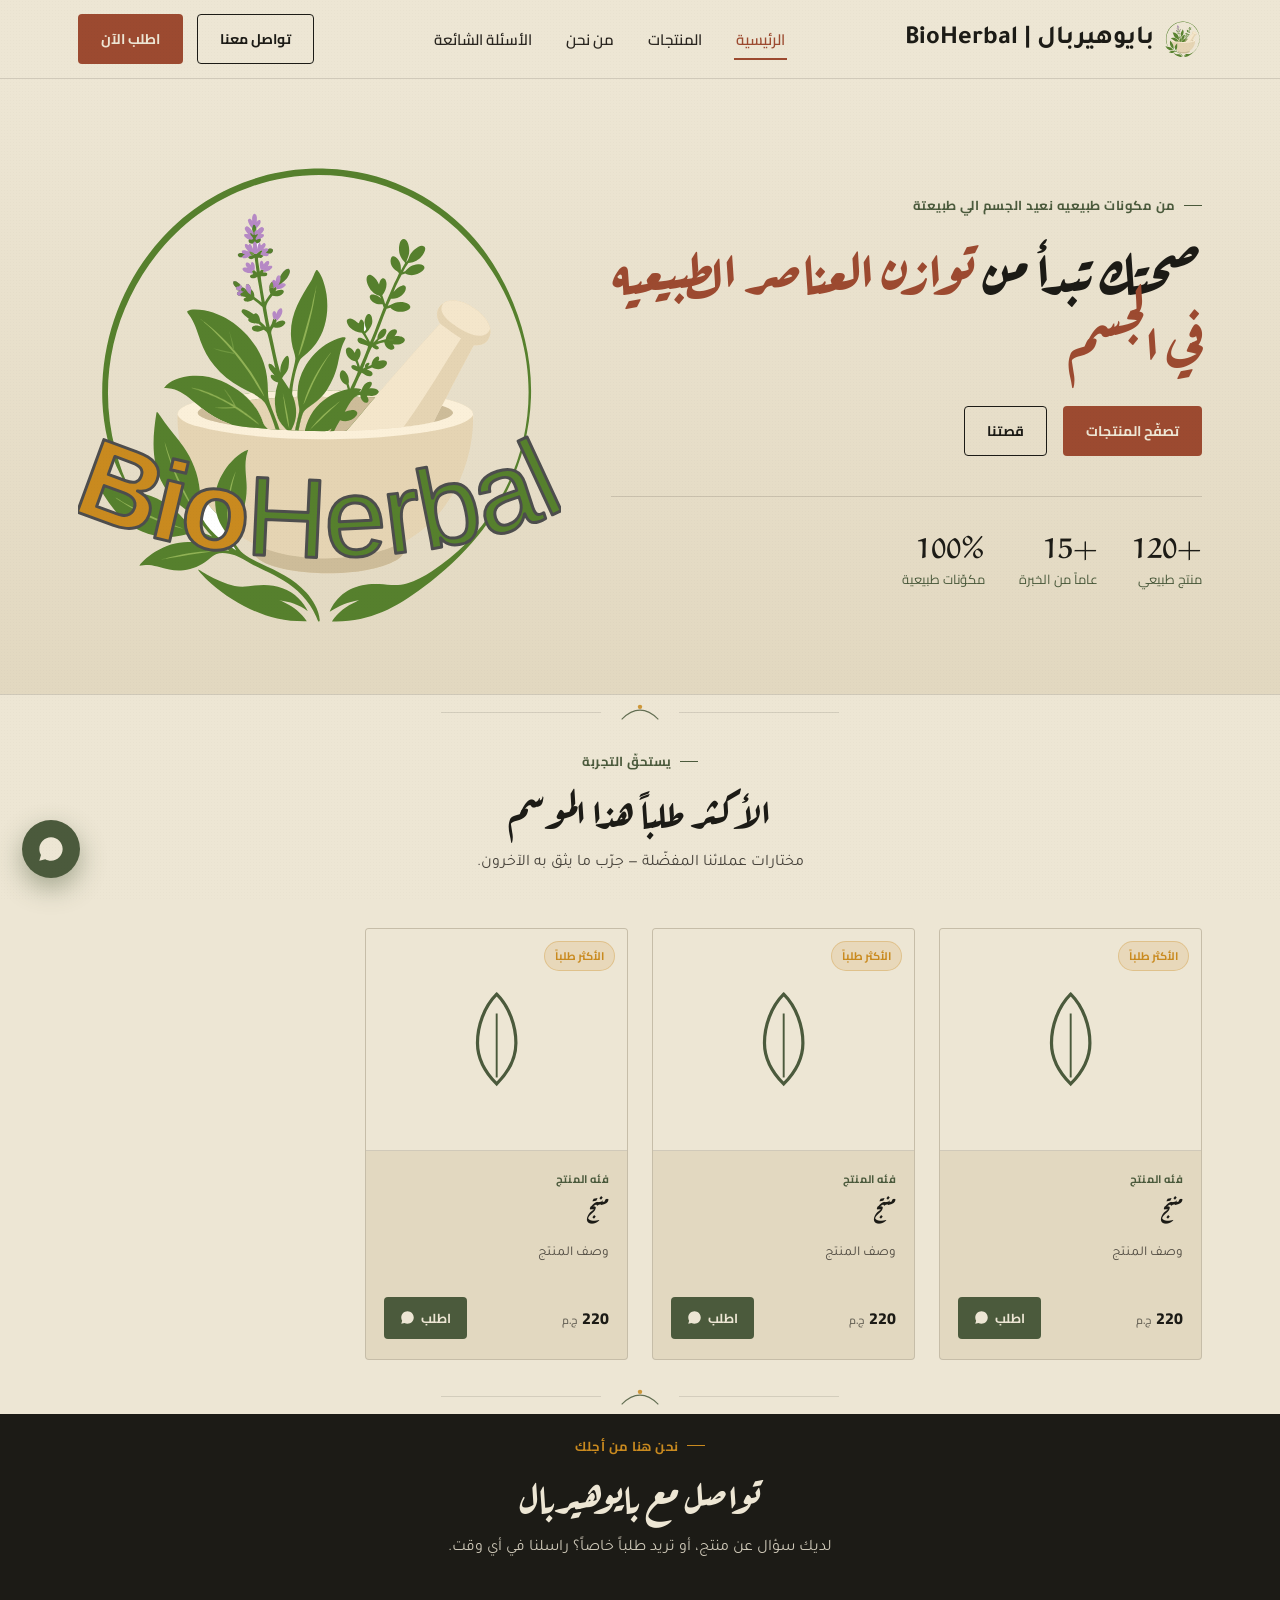
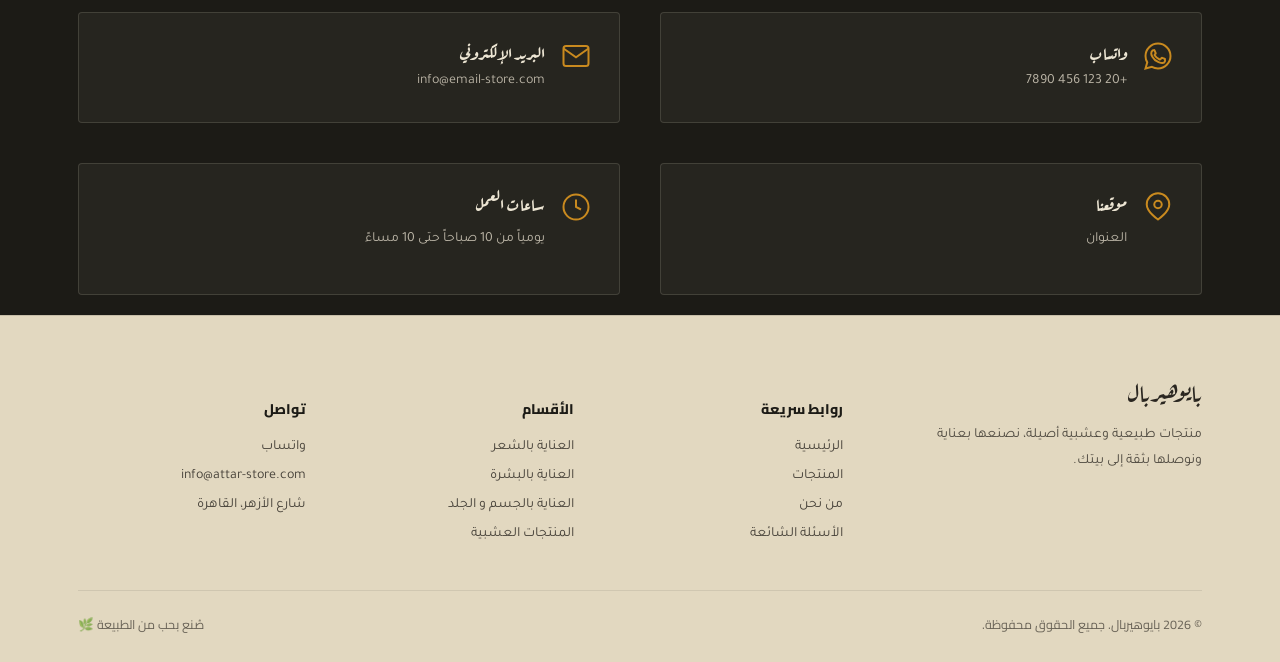
==== commit d5be7728: "changed text" ====
--- a/index.html
+++ b/index.html
@@ -3,7 +3,7 @@
 <head>
 <meta charset="UTF-8">
 <meta name="viewport" content="width=device-width, initial-scale=1.0">
-<title>بايوهيربال | صحتك معانا</title>
+<title>BioHerbal | Home</title>
 <meta name="description" content="بايوهيربال — منتجات طبيعية وعشبية أصيلة للشعر والبشرة والصحة، مستخلصة بعناية من قلب الطبيعة.">
 <link rel="preconnect" href="https://fonts.googleapis.com">
 <link href="https://fonts.googleapis.com/css2?family=Aref+Ruqaa:wght@400;700&family=Cairo:wght@400;600;700;800&family=Tajawal:wght@400;500;700&display=swap" rel="stylesheet">
@@ -14,8 +14,8 @@
 <header class="site-header">
   <div class="wrap">
     <a href="index.html" class="brand">
-      <img src="assets/logo.svg" alt="بايوهيربال Logo" class="stamp">
-     بايوهيربال
+      <img src="assets/logo-NT.svg" alt="بايوهيربال Logo" class="stamp">
+     بايوهيربال | BioHerbal
     </a>
     <nav class="nav-links">
       <a href="index.html" class="active">الرئيسية</a>
@@ -35,22 +35,26 @@
 <section class="hero">
   <div class="wrap">
     <div class="hero-copy">
-      <span class="eyebrow">من جذور الأرض إلى بيتك</span>
-      <h1>صحتك تبدأ من <em>وصفة الطبيعة</em></h1>
-      <p class="lead">مقوله عن البراند</p>
+      <span class="eyebrow">من مكونات طبيعيه نعيد الجسم الي طبيعتة</span>
+      <h1>صحتك تبدأ من <em>توازن العناصر الطبيعيه في الجسم</em></h1>
+      <p class="lead"></p>
+
       <div class="hero-actions">
         <a href="products.html" class="btn btn-primary">تصفّح المنتجات</a>
         <a href="about.html" class="btn btn-outline">قصتنا</a>
       </div>
+
       <div class="hero-stats">
         <div class="stat"><b>+120</b><span>منتج طبيعي</span></div>
         <div class="stat"><b>+15</b><span>عاماً من الخبرة</span></div>
         <div class="stat"><b>100%</b><span>مكوّنات طبيعية</span></div>
       </div>
     </div>
+
       <div class="hero-art">
-        <img src="assets/logo.svg" alt="بايوهيربال Logo" class="hero-logo">
-    </div>
+        <img src="assets/logo-LT.svg" alt="بايوهيربال Logo" class="hero-logo">
+    </div>
+
   </div>
 </section>
 
@@ -201,8 +205,8 @@
         <ul>
           <li><a href="products.html#hair">العناية بالشعر</a></li>
           <li><a href="products.html#skin">العناية بالبشرة</a></li>
-          <li><a href="products.html#vitamins">الفيتامينات</a></li>
-          <li><a href="products.html#herbal">الأعشاب الطبيعية</a></li>
+          <li><a href="products.html#Body">العناية بالجسم و الجلد</a></li>
+          <li><a href="products.html#herbal">المنتجات العشبية</a></li>
         </ul>
       </div>
       <div class="footer-col">
--- a/assets/style.css
+++ b/assets/style.css
@@ -106,7 +106,6 @@
 }
 .brand{
   display:flex; align-items:center; gap:10px;
-  font-family: var(--font-display);
   font-size: 26px;
   font-weight:700;
   color: var(--ink);
@@ -209,14 +208,19 @@
 }
 .hero-art{ position: relative; }
 .hero-art svg{ width:100%; height:auto; }
+
 .hero h1{
   font-size: clamp(34px, 5vw, 58px);
   margin: 14px 0 18px;
+
+
+  
 }
 .hero h1 em{
   font-style: normal;
   color: var(--brick);
 }
+
 .hero p.lead{
   font-size: 18px;
   color: var(--charcoal);
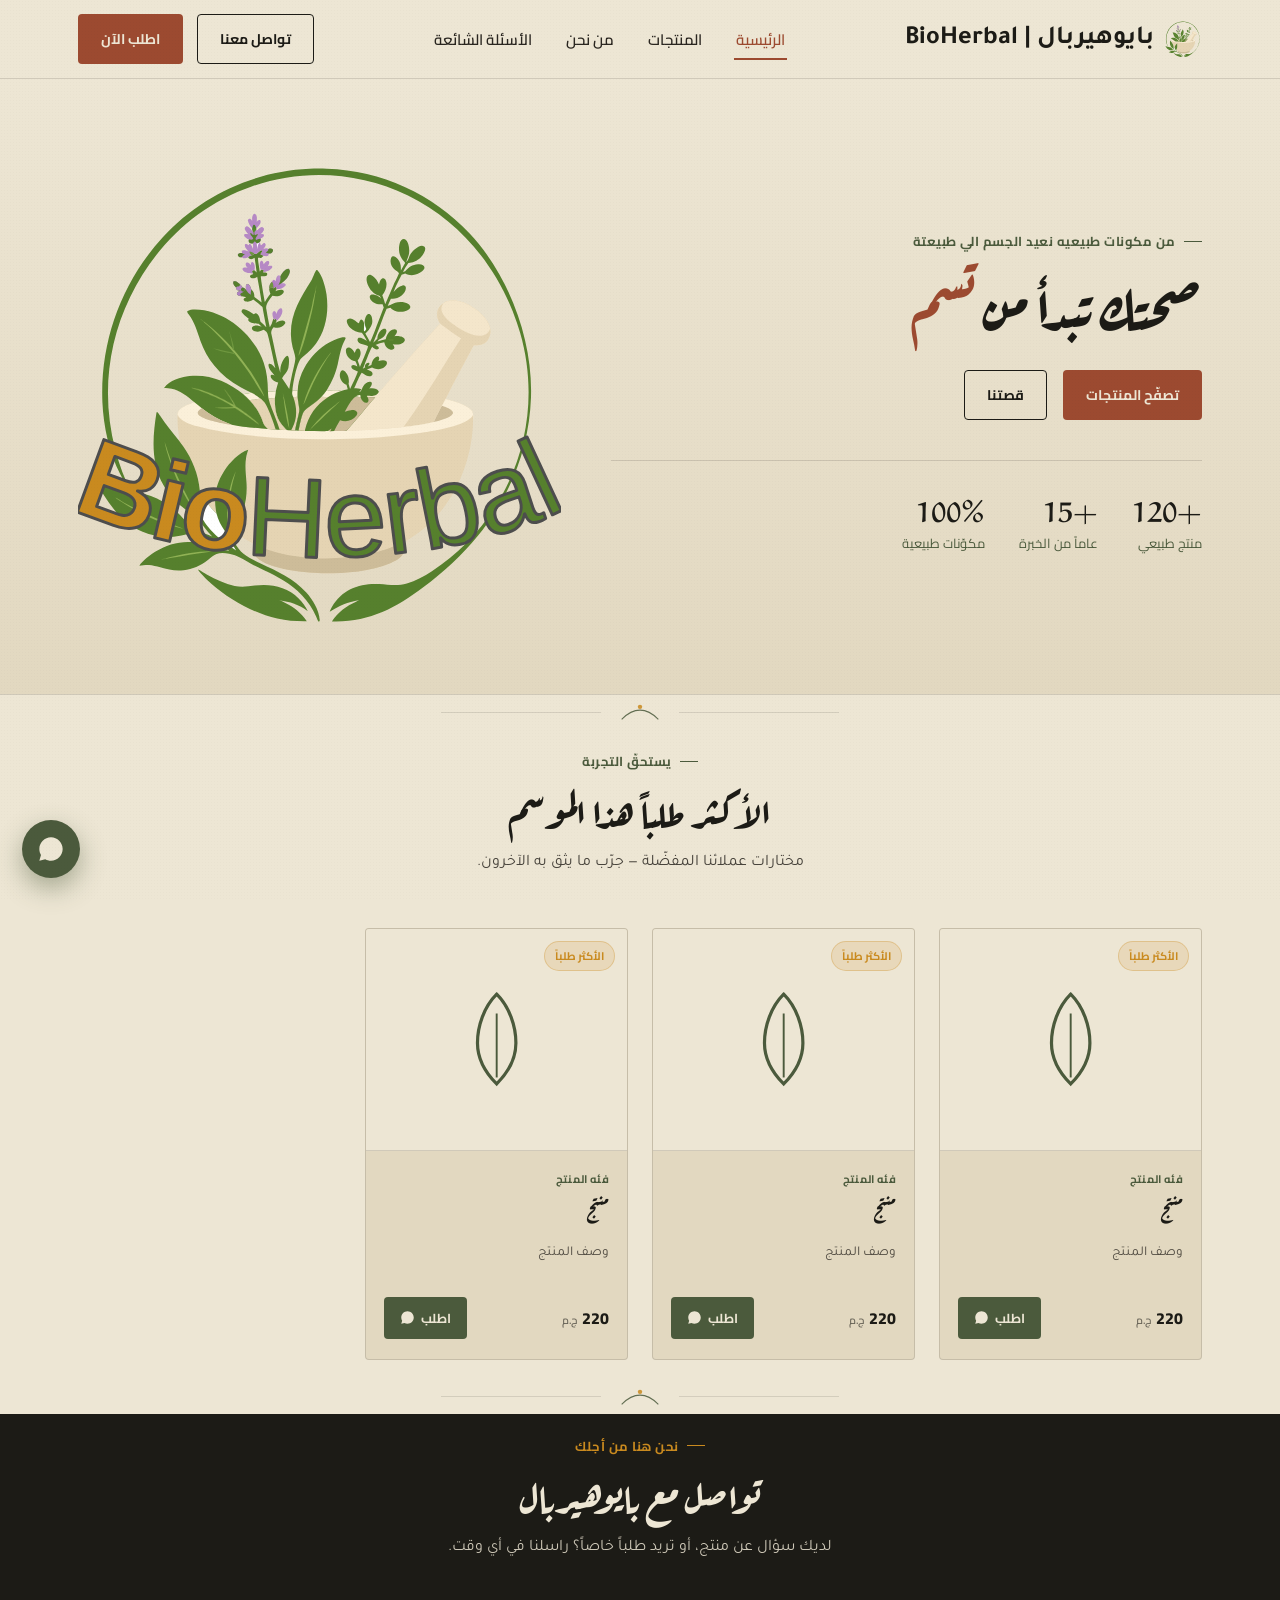
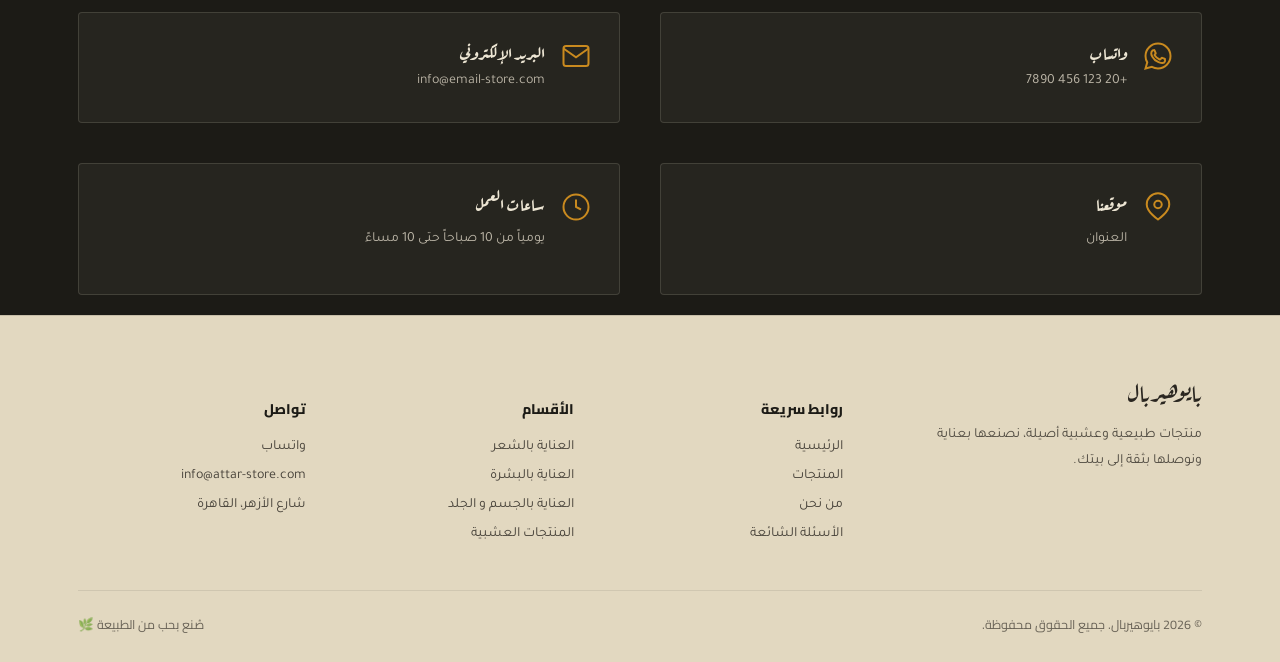
==== commit 2e8ad92a: "test" ====
--- a/index.html
+++ b/index.html
@@ -36,7 +36,7 @@
   <div class="wrap">
     <div class="hero-copy">
       <span class="eyebrow">من مكونات طبيعيه نعيد الجسم الي طبيعتة</span>
-      <h1>صحتك تبدأ من <em>توازن العناصر الطبيعيه في الجسم</em></h1>
+      <h1>صحتك تبدأ من <em>تسم</em></h1>
       <p class="lead"></p>
 
       <div class="hero-actions">
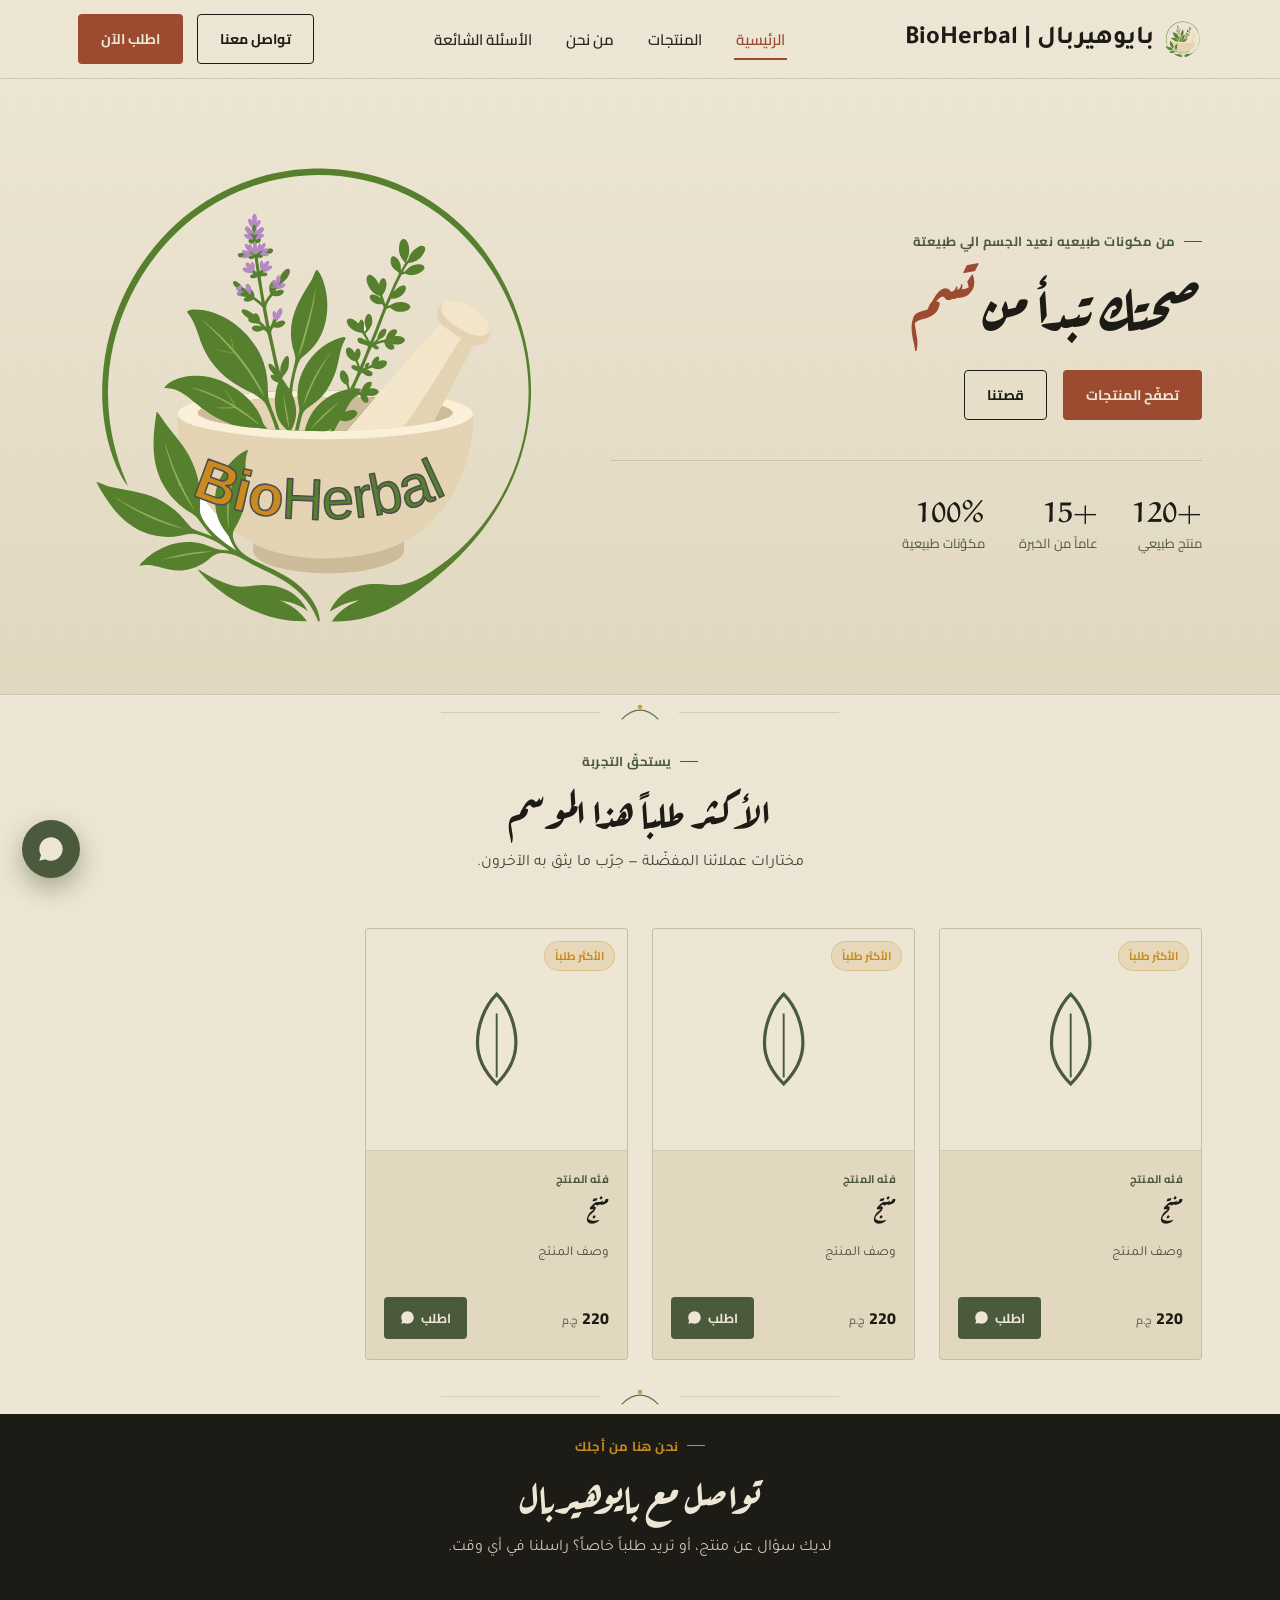
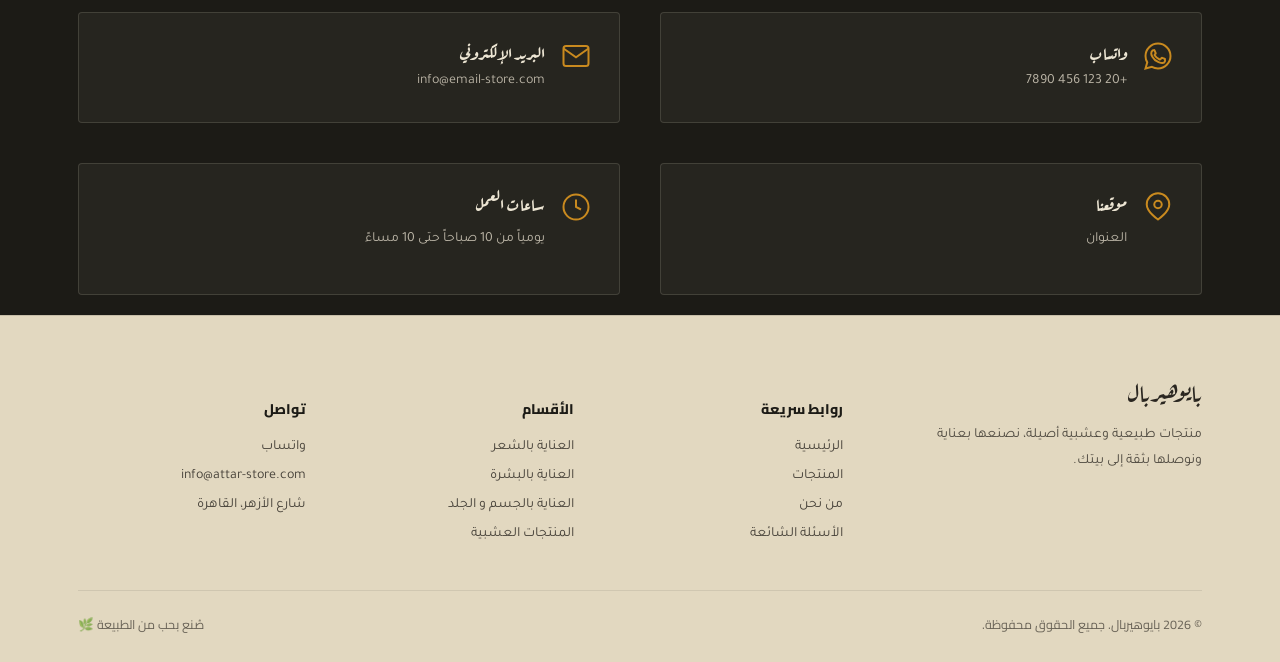
==== commit ed360e98: "fixed logo" ====
--- a/index.html
+++ b/index.html
@@ -52,7 +52,7 @@
     </div>
 
       <div class="hero-art">
-        <img src="assets/logo-LT.svg" alt="بايوهيربال Logo" class="hero-logo">
+        <img src="assets/logo.svg" alt="بايوهيربال Logo" class="hero-logo">
     </div>
 
   </div>
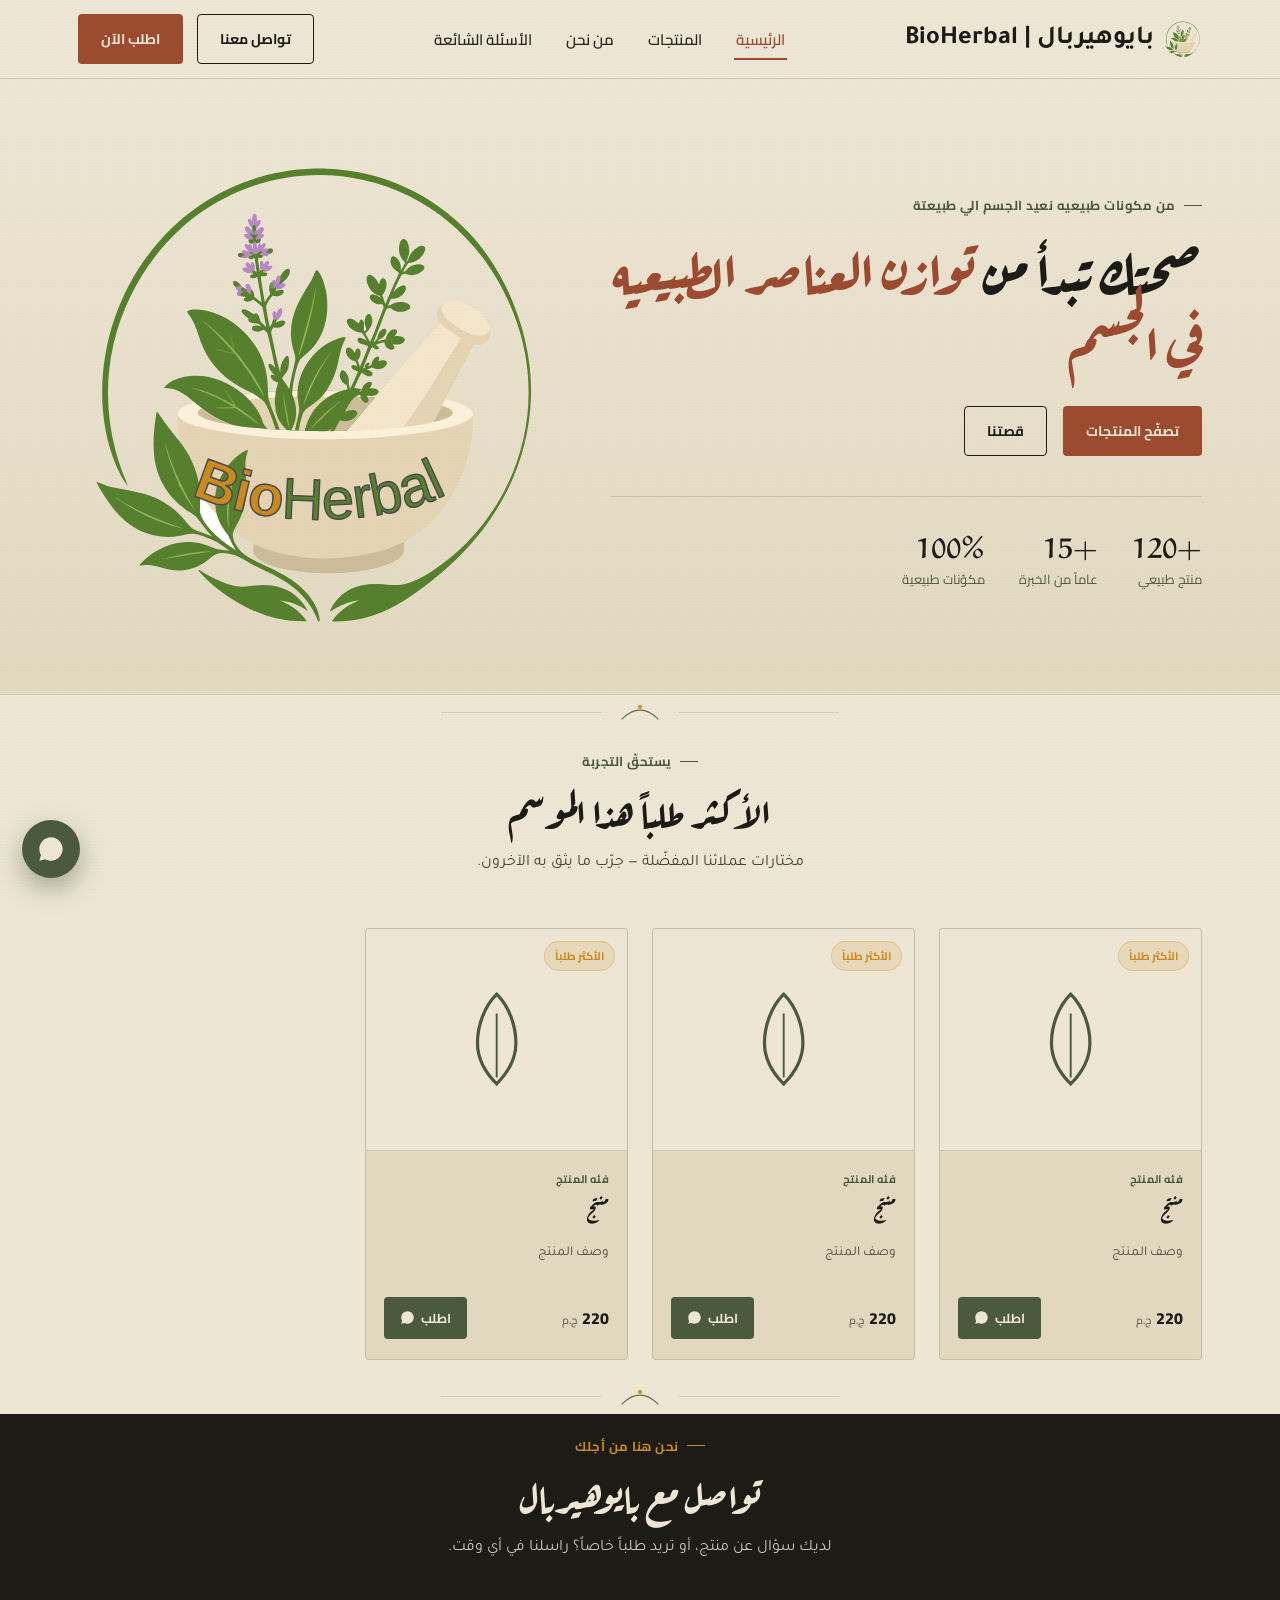
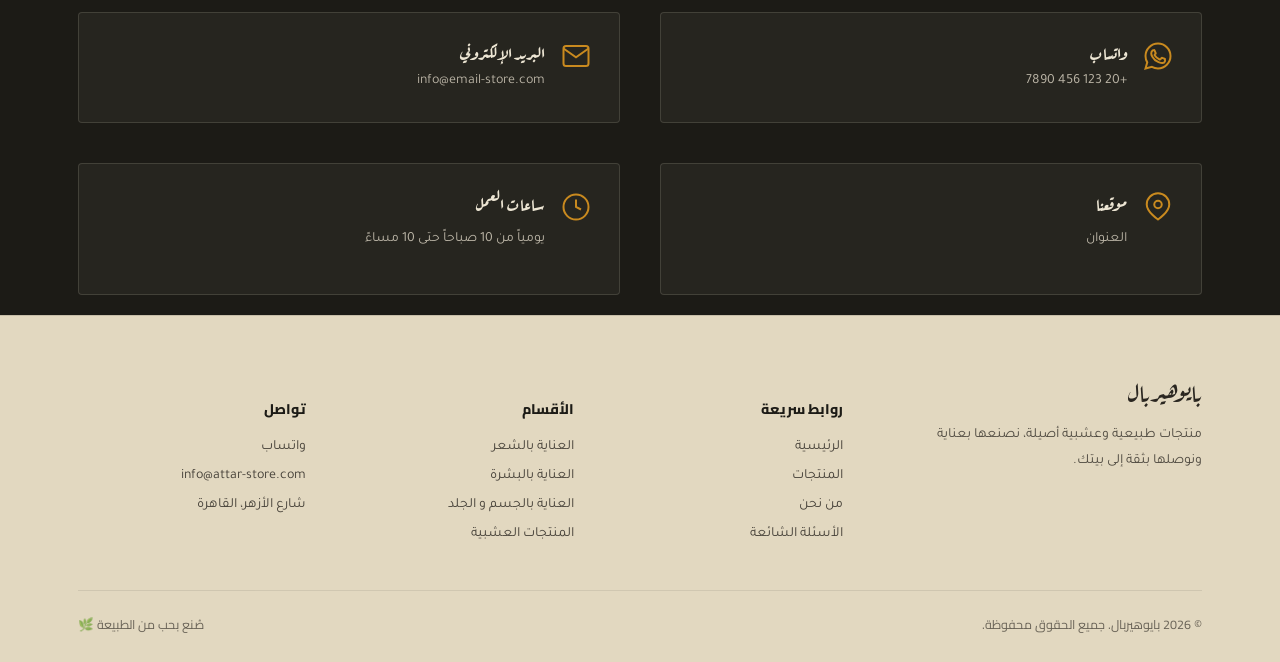
==== commit d2d15841: "fix" ====
--- a/index.html
+++ b/index.html
@@ -36,7 +36,7 @@
   <div class="wrap">
     <div class="hero-copy">
       <span class="eyebrow">من مكونات طبيعيه نعيد الجسم الي طبيعتة</span>
-      <h1>صحتك تبدأ من <em>تسم</em></h1>
+      <h1>صحتك تبدأ من <em>توازن العناصر الطبيعيه في الجسم</em></h1>
       <p class="lead"></p>
 
       <div class="hero-actions">
